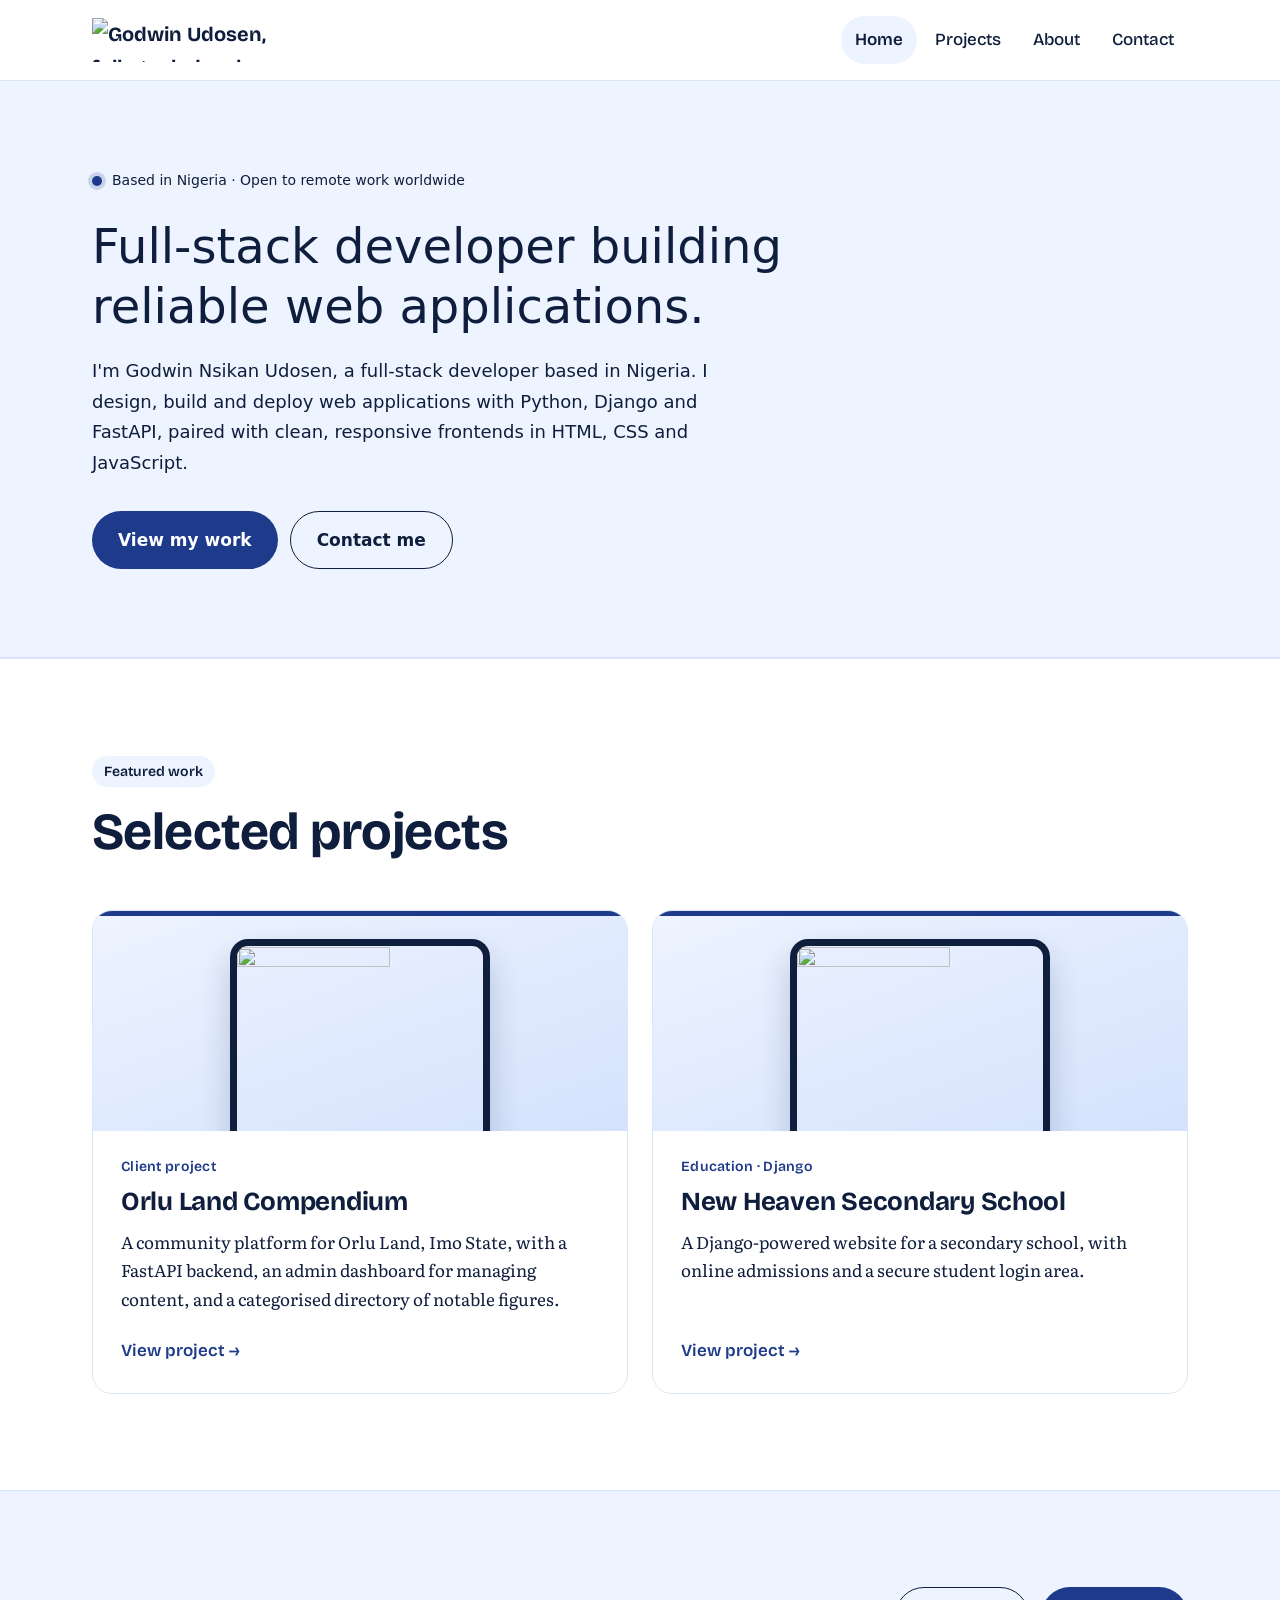
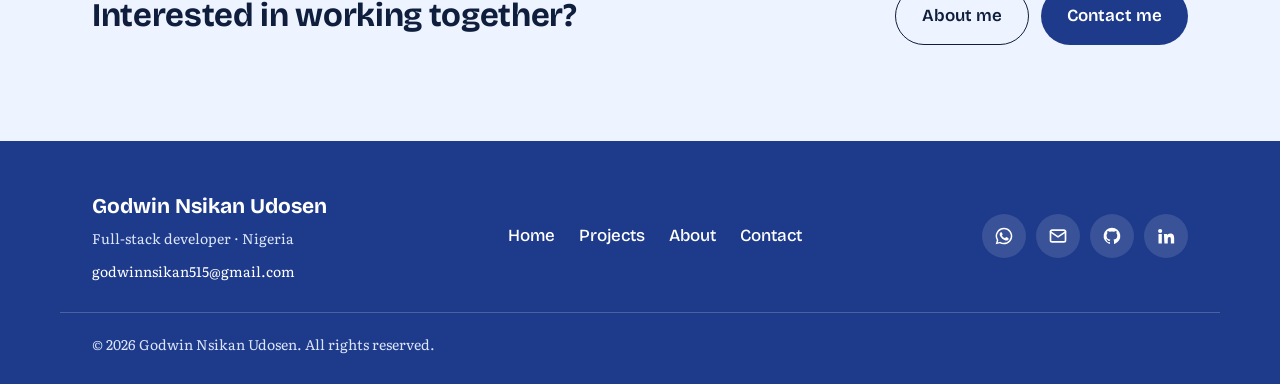
==== index.html @ 890bfb51 "Add files via upload" ====
<!DOCTYPE html>
<html lang="en">
<head>
  <meta charset="utf-8">
  <meta name="viewport" content="width=device-width, initial-scale=1">
  <title>Godwin Nsikan Udosen — Full-Stack Developer</title>
  <meta name="description" content="Godwin Nsikan Udosen is a full-stack developer based in Nigeria, building reliable web applications with Python, Django, HTML, CSS and JavaScript. Available for remote work.">
  <meta property="og:title" content="Godwin Nsikan Udosen — Full-Stack Developer">
  <meta property="og:description" content="Full-stack developer building reliable web applications with Python and Django. Available for remote work.">
  <meta property="og:type" content="website">
  <link rel="icon" type="image/svg+xml" href="images/logo-mark.svg">
  <link rel="apple-touch-icon" href="images/apple-touch-icon.png">
  <link rel="preconnect" href="https://fonts.googleapis.com">
  <link rel="preconnect" href="https://fonts.gstatic.com" crossorigin>
  <link href="https://fonts.googleapis.com/css2?family=Bricolage+Grotesque:opsz,wght@12..96,400;12..96,500;12..96,600;12..96,700&family=Literata:ital,opsz,wght@0,7..72,400;0,7..72,600;1,7..72,400&display=swap" rel="stylesheet">
  <link rel="stylesheet" href="styles.css">
</head>
<body>
  <a class="skip-link" href="#main">Skip to content</a>

  <header class="site-header">
    <nav class="nav container" aria-label="Main">
      <a class="logo" href="index.html"><img src="images/logo.svg" alt="Godwin Udosen, full-stack developer" width="306" height="64"></a>
      <div class="nav-links">
        <a href="index.html" aria-current="page">Home</a>
        <a href="projects.html">Projects</a>
        <a href="about.html">About</a>
        <a href="contact.html">Contact</a>
      </div>
      <button class="menu-toggle" type="button" aria-label="Open menu" aria-expanded="false" aria-controls="mobile-menu">
        <span></span><span></span><span></span>
      </button>
    </nav>
  </header>

  <!-- Mobile side menu -->
  <div class="menu-overlay" data-menu-close hidden></div>
  <aside id="mobile-menu" class="mobile-menu" aria-label="Mobile menu" aria-hidden="true">
    <div class="mobile-menu-top">
      <img src="images/logo.svg" alt="" width="306" height="64">
      <button class="menu-close" type="button" aria-label="Close menu" data-menu-close>
        <svg viewBox="0 0 24 24" fill="none" stroke="currentColor" stroke-width="2.2" stroke-linecap="round" aria-hidden="true"><path d="M6 6l12 12M18 6L6 18"/></svg>
      </button>
    </div>
    <nav class="mobile-links" aria-label="Mobile">
      <a href="index.html" aria-current="page">Home</a>
      <a href="projects.html">Projects</a>
      <a href="about.html">About</a>
      <a href="contact.html">Contact</a>
    </nav>
    <div class="mobile-menu-bottom">
      <p>Follow me</p>
      <div class="social-links">
          <a href="https://github.com/" target="_blank" rel="noopener" aria-label="GitHub"><svg viewBox="0 0 24 24" fill="currentColor" aria-hidden="true"><path d="M12 2a10 10 0 0 0-3.2 19.5c.5.1.7-.2.7-.5v-1.7c-2.8.6-3.4-1.3-3.4-1.3-.5-1.2-1.1-1.5-1.1-1.5-.9-.6.1-.6.1-.6 1 .1 1.5 1 1.5 1 .9 1.5 2.3 1.1 2.9.8.1-.6.3-1.1.6-1.3-2.2-.3-4.6-1.1-4.6-5 0-1.1.4-2 1-2.7-.1-.3-.4-1.3.1-2.7 0 0 .8-.3 2.8 1a9.6 9.6 0 0 1 5 0c1.9-1.3 2.8-1 2.8-1 .5 1.4.2 2.4.1 2.7.6.7 1 1.6 1 2.7 0 3.9-2.4 4.7-4.6 5 .4.3.7.9.7 1.9V21c0 .3.2.6.7.5A10 10 0 0 0 12 2z"/></svg></a>
          <a href="https://www.linkedin.com/" target="_blank" rel="noopener" aria-label="LinkedIn"><svg viewBox="0 0 24 24" fill="currentColor" aria-hidden="true"><path d="M4.98 3.5a2.5 2.5 0 1 1 0 5 2.5 2.5 0 0 1 0-5zM3 9.5h4V21H3zM9.5 9.5h3.8v1.6h.1c.5-1 1.8-2 3.7-2 4 0 4.7 2.6 4.7 6V21h-4v-5.1c0-1.2 0-2.8-1.7-2.8s-2 1.3-2 2.7V21h-4z"/></svg></a>
        </div>
    </div>
  </aside>

  <main id="main">
    <section class="hero-band page-header-band">
      <div class="hero container">
      <p class="eyebrow status"><span class="dot" aria-hidden="true"></span>Based in Nigeria · Open to remote work worldwide</p>
      <h1>Full-stack developer building reliable web applications.</h1>
      <p class="lead">I'm Godwin Nsikan Udosen, a full-stack developer based in Nigeria. I design, build and deploy web applications with Python, Django and FastAPI, paired with clean, responsive frontends in HTML, CSS and JavaScript.</p>
      <div class="actions">
        <a class="btn btn-accent" href="projects.html">View my work</a>
        <a class="btn btn-outline" href="contact.html">Contact me</a>
      </div>
      </div>
    </section>

    <section class="section bordered">
      <div class="container">
        <p class="section-label">Featured work</p>
        <h2>Selected projects</h2>
        <div class="cards">
          <a class="card" href="projects.html#orlu">
            <div class="card-media media-green"><img src="images/orlu.jpg" alt="" width="540" height="1056" loading="lazy"></div>
            <p class="project-kind">Client project</p>
            <h3>Orlu Land Compendium</h3>
            <p>A community platform for Orlu Land, Imo State, with a FastAPI backend, an admin dashboard for managing content, and a categorised directory of notable figures.</p>
            <span class="card-more">View project →</span>
          </a>
          <a class="card" href="projects.html#newheaven">
            <div class="card-media media-navy"><img src="images/newheaven.jpg" alt="" width="540" height="1056" loading="lazy"></div>
            <p class="project-kind">Education · Django</p>
            <h3>New Heaven Secondary School</h3>
            <p>A Django-powered website for a secondary school, with online admissions and a secure student login area.</p>
            <span class="card-more">View project →</span>
          </a>
        </div>
      </div>
    </section>

    <section class="section amber-band">
      <div class="container cta-row">
        <h2>Interested in working together?</h2>
        <div class="actions no-top">
          <a class="btn btn-outline" href="about.html">About me</a>
          <a class="btn btn-accent" href="contact.html">Contact me</a>
        </div>
      </div>
    </section>
  </main>

  <footer class="site-footer">
    <div class="container footer-top">
      <div>
        <p class="footer-name">Godwin Nsikan Udosen</p>
        <p class="footer-role">Full-stack developer · Nigeria</p>
        <p class="footer-contact"><a href="https://mail.google.com/mail/?view=cm&amp;fs=1&amp;to=godwinnsikan515@gmail.com&amp;su=Hello%20Godwin" target="_blank" rel="noopener">godwinnsikan515@gmail.com</a></p>
      </div>
      <nav class="footer-links" aria-label="Footer">
        <a href="index.html">Home</a> <a href="projects.html">Projects</a> <a href="about.html">About</a> <a href="contact.html">Contact</a>
      </nav>
      <div class="social-links">
          <a href="https://wa.me/2348138207903?text=Hello%20Godwin%2C%20I%20saw%20your%20portfolio%20and%20would%20like%20to%20talk." target="_blank" rel="noopener" aria-label="WhatsApp"><svg viewBox="0 0 24 24" fill="currentColor" aria-hidden="true"><path d="M12 2a10 10 0 0 0-8.6 15.1L2 22l5-1.3A10 10 0 1 0 12 2zm0 18.2a8.2 8.2 0 0 1-4.2-1.1l-.3-.2-3 .8.8-2.9-.2-.3A8.2 8.2 0 1 1 12 20.2zm4.5-6.1c-.2-.1-1.5-.7-1.7-.8-.2-.1-.4-.1-.6.1l-.8 1c-.1.2-.3.2-.5.1a6.7 6.7 0 0 1-3.3-2.9c-.3-.4.2-.4.7-1.4.1-.2 0-.3 0-.4l-.8-1.8c-.2-.5-.4-.4-.6-.4h-.5a1 1 0 0 0-.7.3 3 3 0 0 0-.9 2.2 5.2 5.2 0 0 0 1.1 2.7 11.8 11.8 0 0 0 4.5 4c1.7.7 2.3.8 3.2.6a2.7 2.7 0 0 0 1.8-1.2c.2-.6.2-1.1.2-1.2-.1-.1-.3-.2-.5-.3z"/></svg></a>
          <a href="https://mail.google.com/mail/?view=cm&amp;fs=1&amp;to=godwinnsikan515@gmail.com&amp;su=Hello%20Godwin" target="_blank" rel="noopener" aria-label="Email"><svg viewBox="0 0 24 24" fill="none" stroke="currentColor" stroke-width="2" stroke-linecap="round" stroke-linejoin="round" aria-hidden="true"><rect x="3" y="5" width="18" height="14" rx="2"/><path d="M3 7l9 6 9-6"/></svg></a>
          <a href="https://github.com/" target="_blank" rel="noopener" aria-label="GitHub"><svg viewBox="0 0 24 24" fill="currentColor" aria-hidden="true"><path d="M12 2a10 10 0 0 0-3.2 19.5c.5.1.7-.2.7-.5v-1.7c-2.8.6-3.4-1.3-3.4-1.3-.5-1.2-1.1-1.5-1.1-1.5-.9-.6.1-.6.1-.6 1 .1 1.5 1 1.5 1 .9 1.5 2.3 1.1 2.9.8.1-.6.3-1.1.6-1.3-2.2-.3-4.6-1.1-4.6-5 0-1.1.4-2 1-2.7-.1-.3-.4-1.3.1-2.7 0 0 .8-.3 2.8 1a9.6 9.6 0 0 1 5 0c1.9-1.3 2.8-1 2.8-1 .5 1.4.2 2.4.1 2.7.6.7 1 1.6 1 2.7 0 3.9-2.4 4.7-4.6 5 .4.3.7.9.7 1.9V21c0 .3.2.6.7.5A10 10 0 0 0 12 2z"/></svg></a>
          <a href="https://www.linkedin.com/" target="_blank" rel="noopener" aria-label="LinkedIn"><svg viewBox="0 0 24 24" fill="currentColor" aria-hidden="true"><path d="M4.98 3.5a2.5 2.5 0 1 1 0 5 2.5 2.5 0 0 1 0-5zM3 9.5h4V21H3zM9.5 9.5h3.8v1.6h.1c.5-1 1.8-2 3.7-2 4 0 4.7 2.6 4.7 6V21h-4v-5.1c0-1.2 0-2.8-1.7-2.8s-2 1.3-2 2.7V21h-4z"/></svg></a>
        </div>
    </div>
    <div class="container footer-bottom">
      <p>© <span class="year">2026</span> Godwin Nsikan Udosen. All rights reserved.</p>
    </div>
  </footer>

  <script src="main.js"></script>
</body>
</html>
---- styles.css ----
/* =========================================================
   Godwin Nsikan Udosen — Portfolio
   Palette: deep navy · emerald green · warm amber · off-white
   Change the colors here to re-theme the whole site.
   ========================================================= */
:root {
  /* PALETTE: Three colors: Blue + Navy + White (primary #1E3A8A, accent #1E3A8A, white)
     1. Emerald green  #1E3A8A  (with deep shade #0F1E3D for text, light tint #EEF4FF)
     2. Amber          #1E3A8A  (with light tint #EEF4FF)
     3. White          #FFFFFF
     Every color below is one of these three or a tint/shade of it. */

  /* Base */
  --bg: #FFFFFF;          /* warm off-white page background */
  --surface: #FFFFFF;     /* cards */
  --line: #DCE6FB;        /* borders */
  --placeholder: #EEF4FF;

  /* Navy (dark sections + headings) */
  --navy: #0F1E3D;
  --navy-2: #0F1E3D;
  --navy-line: #0F1E3D;

  /* Text */
  --ink: #0F1E3D;
  --text: #0F1E3D;
  --muted: #0F1E3D;
  --on-dark: #FFFFFF;
  --on-dark-soft: #D5E2FD;

  /* Emerald (primary) */
  --green: #1E3A8A;
  --green-dark: #0F1E3D;
  --green-tint: #EEF4FF;

  /* Former accent: now mapped to green */
  --amber: #1E3A8A;      /* accent: light gray (replaces amber) */
  --amber-dark: #1E3A8A;
  --amber-tint: #EEF4FF;

  /* Typography matched to the Orlu Land Compendium project */
  --font-head: "Bricolage Grotesque", "Segoe UI", system-ui, sans-serif;
  --font-body: "Literata", Georgia, "Times New Roman", serif;
  --font-mono: var(--font-head); /* small labels use the display font */

  /* Type scale (same steps as Orlu Land Compendium) */
  --step--1: 0.875rem;
  --step-0: 1.0625rem;
  --step-1: 1.3125rem;
  --step-2: 1.625rem;
  --step-3: 2.0625rem;
  --step-4: clamp(2.25rem, 1.6rem + 2.6vw, 3.25rem);
  --step-5: clamp(2.75rem, 1.6rem + 5.2vw, 5.5rem);
  --radius: 20px;
}

/* ===== Base ===== */
*, *::before, *::after { box-sizing: border-box; }
html { scroll-behavior: smooth; }
body {
  margin: 0;
  background: var(--bg);
  color: var(--ink);
  font-family: var(--font-body);
  font-size: var(--step-0);
  line-height: 1.65;
  text-rendering: optimizeLegibility;
  -webkit-font-smoothing: antialiased;
}
img { max-width: 100%; display: block; }
a { color: var(--green); }
a:hover { color: var(--green-dark); }
h1, h2, h3 { font-family: var(--font-head); font-weight: 700; margin: 0; line-height: 1.15; letter-spacing: -0.01em; text-wrap: balance; color: var(--ink); }
h2 { font-size: var(--step-4); margin-bottom: 48px; }
p { margin: 0 0 16px; }
.accent { color: var(--green); }
.container { max-width: 1160px; margin: 0 auto; padding: 0 32px; }

.skip-link {
  position: absolute; left: 16px; top: -60px;
  background: var(--navy); color: #fff; padding: 10px 16px; border-radius: 8px; z-index: 100;
}
.skip-link:focus { top: 16px; }
:focus-visible { outline: 3px solid var(--amber); outline-offset: 3px; }

/* ===== Buttons ===== */
.btn {
  display: inline-block; padding: 14px 26px; border-radius: 999px;
  font-weight: 600; text-decoration: none;
  transition: transform .15s ease, background .15s ease, color .15s ease, border-color .15s ease;
}
.btn:hover { transform: translateY(-2px); }
.btn-sm { padding: 10px 18px; font-weight: 500; }

.btn-accent, .btn-dark { background: var(--green); color: #fff; }
.btn-accent:hover, .btn-dark:hover { background: var(--green-dark); color: #fff; }
.btn-outline { border: 1.5px solid var(--navy); color: var(--navy); }
.btn-outline:hover { background: var(--navy); color: #fff; }

.btn-amber, .btn-light { background: var(--amber); color: var(--navy); }
.btn-amber:hover, .btn-light:hover { background: var(--amber-dark); color: var(--navy); }
.btn-outline-light { border: 1.5px solid rgba(255,255,255,.7); color: #fff; }
.btn-outline-light:hover { background: #fff; color: var(--navy); border-color: #fff; }

.actions { display: flex; flex-wrap: wrap; gap: 12px; margin-top: 40px; }
.actions.no-top { margin-top: 0; }

/* ===== Header ===== */
.site-header {
  position: sticky; top: 0; z-index: 50;
  background: rgba(255, 255, 255, 0.92);
  backdrop-filter: blur(8px);
  border-bottom: 1px solid var(--line);
}
.nav { display: flex; flex-wrap: wrap; align-items: center; justify-content: space-between; gap: 12px; padding-top: 16px; padding-bottom: 16px; }
.logo { font-family: var(--font-head); font-weight: 700; font-size: 20px; color: var(--navy); text-decoration: none; }
.logo:hover { color: var(--navy); }
.logo .accent { color: var(--amber-dark); }
.nav-links { display: flex; flex-wrap: wrap; align-items: center; gap: 4px; }
.nav-links a:not(.btn) { padding: 10px 14px; color: var(--navy); text-decoration: none; font-weight: 500; border-radius: 999px; }
.nav-links a:not(.btn):hover { background: var(--green-tint); color: var(--green-dark); }
.nav-links a[aria-current="page"]:not(.btn) { background: var(--green-tint); color: var(--green-dark); font-weight: 600; }
.nav-links a.btn[aria-current="page"] { background: var(--navy); color: #fff; }

/* ===== Hero (home, dark navy band) ===== */
.hero-band {
  background:
    radial-gradient(circle at 85% 20%, rgba(30,58,138,.16), transparent 40%),
    radial-gradient(circle at 10% 90%, rgba(30,58,138,.35), transparent 45%),
    var(--navy);
  color: var(--on-dark);
}
.hero { padding-top: 112px; padding-bottom: 112px; }
.hero h1 { color: #fff; font-size: var(--step-5); line-height: 1.05; letter-spacing: -0.015em; max-width: 1000px; }
.hero h1 .accent { color: var(--amber); }
.hero .lead { color: var(--on-dark-soft); }
.eyebrow { font-family: var(--font-head); font-weight: 500; font-size: var(--step--1); letter-spacing: .02em; margin-bottom: 24px; }
.hero .eyebrow { color: var(--on-dark-soft); }
.status { display: flex; align-items: center; gap: 10px; }
.dot { width: 10px; height: 10px; border-radius: 50%; background: #1E3A8A; box-shadow: 0 0 0 4px rgba(30,58,138,.2); }
.lead { font-size: var(--step-1); line-height: 1.55; color: var(--text); max-width: 680px; margin-top: 32px; }

/* ===== Page headers (inner pages, soft green band) ===== */
.page-header-band { background: var(--green-tint); border-bottom: 1px solid #D5E2FD; }
.page-header { padding-top: 88px; padding-bottom: 72px; }
.page-header h1 { font-size: var(--step-5); line-height: 1.05; letter-spacing: -0.015em; margin-bottom: 8px; }
.page-header .lead { margin-top: 16px; }

/* ===== Sections ===== */
.section { padding: 96px 0; }
.bordered { border-top: 1px solid var(--line); }
.white { background: var(--surface); }
.amber-band { background: var(--amber-tint); border-top: 1px solid #D5E2FD; }
.section-label {
  display: inline-block; font-family: var(--font-head); font-size: var(--step--1); font-weight: 600;
  color: var(--green-dark); background: var(--green-tint);
  padding: 4px 12px; border-radius: 999px; margin-bottom: 16px;
}
.page-header-band .section-label { background: #fff; }

/* ===== Home: project cards ===== */
.cards { display: grid; grid-template-columns: repeat(auto-fit, minmax(300px, 1fr)); gap: 24px; }
.card {
  display: flex; flex-direction: column;
  background: var(--surface); border: 1px solid var(--line); border-radius: var(--radius);
  padding: 28px; color: var(--ink); text-decoration: none; position: relative; overflow: hidden;
  transition: box-shadow .2s ease, transform .2s ease, border-color .2s ease;
}
.card::before {
  content: ""; position: absolute; inset: 0 0 auto 0; height: 5px;
  background: linear-gradient(90deg, var(--green), var(--amber));
}
.card:hover { color: var(--ink); border-color: var(--green); box-shadow: 0 16px 40px rgba(15,30,61,.08); transform: translateY(-3px); }
.card h3 { font-size: var(--step-2); margin-bottom: 12px; }
.card p:not(.project-kind) { color: var(--text); }
.card-more { margin-top: auto; padding-top: 8px; font-weight: 600; color: var(--green); }

/* ===== Projects ===== */
.projects { display: flex; flex-direction: column; gap: 32px; }
.project {
  background: var(--surface); border: 1px solid var(--line); border-radius: var(--radius);
  padding: 28px; display: flex; flex-wrap: wrap; gap: 40px;
  transition: box-shadow .2s ease, transform .2s ease;
}
.project:hover { box-shadow: 0 16px 40px rgba(15,30,61,.08); transform: translateY(-2px); }
.project-img { flex: 1 1 380px; min-width: 0; aspect-ratio: 16 / 10; border-radius: 12px; object-fit: cover; object-position: top; }
.project-body { flex: 999 1 420px; min-width: 0; display: flex; flex-direction: column; }
.project-kind {
  font-family: var(--font-head); font-weight: 600; font-size: var(--step--1); letter-spacing: .02em; color: #1E3A8A; margin-bottom: 8px;
}
.project h3, .project-title { font-size: var(--step-3); margin-bottom: 16px; }
.project-body > p { color: var(--text); }
.mini-label { font-family: var(--font-head); font-size: var(--step--1); font-weight: 600; text-transform: uppercase; letter-spacing: .06em; color: var(--muted); margin: 4px 0 8px; }
.project-body > ul:not(.tags) { margin: 0 0 20px; padding-left: 20px; font-size: var(--step-0); }
.project-body > ul:not(.tags) li { margin-bottom: 4px; }
.project-body > ul:not(.tags) li::marker { color: var(--green); }
.link {
  margin-top: auto; align-self: flex-start;
  padding: 10px 20px; border-radius: 999px; background: var(--navy); color: #fff;
  font-weight: 600; text-decoration: none;
}
.link:hover { background: var(--green); color: #fff; }

.tags { list-style: none; margin: 0 0 20px; padding: 0; display: flex; flex-wrap: wrap; gap: 8px; }
.tags li { padding: 5px 12px; background: var(--green-tint); border-radius: 999px; font-family: var(--font-head); font-size: var(--step--1); color: var(--green-dark); font-weight: 500; }
.project .tags li { font-size: var(--step--1); }

.placeholder {
  background:
    repeating-linear-gradient(45deg, transparent 0 12px, rgba(15,30,61,.03) 12px 24px),
    var(--placeholder);
  color: var(--muted);
  display: flex; align-items: center; justify-content: center; text-align: center;
  font-family: var(--font-head); font-size: var(--step--1); padding: 16px;
}

/* ===== Skills ===== */
.skills { display: grid; grid-template-columns: repeat(auto-fit, minmax(260px, 1fr)); gap: 24px; }
.skill-card { background: var(--surface); border: 1px solid var(--line); border-radius: 16px; padding: 28px; }
.skill-card h3 { font-size: var(--step-1); margin-bottom: 16px; }
.skill-card .tags { margin: 0; }
.skill-icon {
  width: 48px; height: 48px; border-radius: 14px; margin-bottom: 18px;
  display: flex; align-items: center; justify-content: center;
}
.skill-icon svg { width: 24px; height: 24px; }
.icon-amber { background: var(--amber-tint); color: #1E3A8A; }
.icon-green { background: var(--green-tint); color: var(--green); }
.icon-navy  { background: #EEF4FF; color: var(--navy); }

/* ===== About ===== */
.about { display: flex; flex-wrap: wrap; gap: 56px; align-items: center; }
.photo {
  flex: 1 1 280px; max-width: 360px; height: auto; aspect-ratio: 4 / 5; border-radius: var(--radius); object-fit: cover;
  box-shadow: 16px 16px 0 var(--amber);
}
.about-text { flex: 999 1 420px; min-width: 0; }
.about-text h1 { font-size: var(--step-4); margin-bottom: 24px; }
.about-text p:not(.section-label) { font-size: var(--step-0); color: var(--text); }

/* ===== Call-to-action row ===== */
.cta-row { display: flex; flex-wrap: wrap; align-items: center; justify-content: space-between; gap: 24px; }
.cta-row h2 { margin: 0; font-size: var(--step-3); }

/* ===== Footer (navy) ===== */
.site-footer { background: var(--navy); padding: 36px 0; }
.footer-bottom {
  display: flex; flex-wrap: wrap; justify-content: space-between; gap: 16px;
  font-size: var(--step--1); color: var(--on-dark-soft);
}
.footer-bottom p { margin: 0; }
.footer-links { display: flex; flex-wrap: wrap; gap: 20px; }
.footer-links a { color: #fff; text-decoration: none; }
.footer-links a:hover { color: var(--amber); }

/* ===== Contact page (navy) ===== */
.dark-page { background: var(--navy); }
.dark-page .site-header { background: rgba(15,30,61, 0.92); border-bottom-color: var(--navy-line); }
.dark-page .logo, .dark-page .logo:hover { color: #fff; }
.dark-page .logo .accent { color: var(--amber); }
.dark-page .nav-links a:not(.btn) { color: #fff; }
.dark-page .nav-links a:not(.btn):hover { background: var(--navy-2); color: #fff; }
.dark-page .nav-links a.btn[aria-current="page"] { background: var(--amber); color: var(--navy); }

.contact {
  color: #fff;
  background:
    radial-gradient(circle at 90% 10%, rgba(30,58,138,.14), transparent 40%),
    radial-gradient(circle at 0% 100%, rgba(30,58,138,.35), transparent 45%),
    var(--navy);
}
main.contact { min-height: calc(100vh - 74px); padding: 96px 0 48px; }
.contact h1 { color: #fff; font-size: clamp(40px, 6vw, 72px); line-height: 1.05; letter-spacing: -0.03em; max-width: 820px; }
.section-label.light { color: var(--navy); background: var(--amber); }
.lead.light { color: var(--on-dark-soft); font-size: 19px; margin-top: 24px; }
.contact a:not(.btn) { color: #fff; }
.contact a:not(.btn):hover { color: var(--amber); }
.contact-grid {
  margin-top: 72px; display: grid; grid-template-columns: repeat(auto-fit, minmax(240px, 1fr)); gap: 24px;
}
.contact-grid > div { background: var(--navy-2); border: 1px solid var(--navy-line); border-radius: 16px; padding: 24px; color: #EEF4FF; }
.contact-grid p:last-child { margin: 0; }
.mini-label.light { color: var(--amber); }
.footer-bottom.dark { margin-top: 72px; padding-top: 24px; border-top: 1px solid var(--navy-line); }

/* ===== Small screens ===== */
@media (max-width: 640px) {
  .container { padding: 0 20px; }
  .hero { padding-top: 72px; padding-bottom: 72px; }
  .page-header { padding-top: 56px; padding-bottom: 48px; }
  main.contact { padding-top: 64px; }
  .section { padding: 64px 0; }
  .project { padding: 20px; gap: 24px; }
  .nav-links a:not(.btn) { padding: 8px 10px; }
  .lead { font-size: var(--step-0); }
  .photo { box-shadow: 10px 10px 0 var(--amber); }
}

@media (prefers-reduced-motion: reduce) {
  html { scroll-behavior: auto; }
  .btn, .project, .card { transition: none; }
}

/* ===== Project screenshots in phone frames ===== */
.project-media {
  flex: 1 1 380px; min-width: 0; border-radius: 14px;
  display: flex; align-items: center; justify-content: center;
  padding: 36px 24px; position: relative; overflow: hidden;
}
.media-green { background: linear-gradient(160deg, #EEF4FF, #D5E2FD); }
.media-navy  { background: linear-gradient(160deg, #EEF4FF, #D5E2FD); }
.project-media::after {
  content: ""; position: absolute; width: 260px; height: 260px; border-radius: 50%;
  right: -70px; bottom: -90px; background: rgba(30,58,138,.28);
}
.phone {
  position: relative; z-index: 1;
  width: 240px; max-width: 70%; aspect-ratio: 9 / 17.6;
  border: 9px solid var(--navy); border-radius: 34px; overflow: hidden;
  background: var(--navy);
  box-shadow: 0 24px 48px rgba(15,30,61,.25);
  transform: rotate(-2deg); transition: transform .3s ease;
}
.phone img { width: 100%; height: 100%; object-fit: cover; object-position: top; border-radius: 25px; }
.project:hover .phone { transform: rotate(0deg) translateY(-4px); }

/* Home cards: screenshot strip */
.card-media {
  margin: -28px -28px 24px; height: 220px; overflow: hidden;
  display: flex; justify-content: center; align-items: flex-start; padding-top: 28px;
}
.card-media img {
  width: 62%; max-width: 260px; height: auto; border-radius: 18px 18px 0 0;
  border: 7px solid var(--navy); border-bottom: 0;
  box-shadow: 0 16px 32px rgba(15,30,61,.2);
  transition: transform .3s ease;
}
.card:hover .card-media img { transform: translateY(-6px); }

@media (prefers-reduced-motion: reduce) {
  .phone, .card-media img { transition: none; transform: none; }
}

/* ===== Logo ===== */
.logo { display: inline-flex; align-items: center; }
.logo img { height: 44px; width: auto; display: block; }
@media (max-width: 640px) { .logo img { height: 38px; } }

/* ===== Contact buttons: email + WhatsApp ===== */
.btn { display: inline-flex; align-items: center; gap: 10px; }
.btn-icon { width: 20px; height: 20px; flex: none; }
.btn-whatsapp { background: #1E3A8A; color: #FFFFFF; }
.btn-whatsapp:hover { background: #0F1E3D; color: #FFFFFF; }
.email-line { font-family: var(--font-head); font-size: var(--step-1); font-weight: 600; color: #fff; word-break: break-all; }
.email-tools { display: flex; flex-wrap: wrap; align-items: center; gap: 16px; }
.copy-btn {
  font-family: var(--font-head); font-size: var(--step--1); font-weight: 600; cursor: pointer;
  padding: 8px 16px; border-radius: 999px; border: 1.5px solid var(--amber);
  background: transparent; color: var(--amber);
}
.copy-btn:hover { background: var(--amber); color: var(--navy); }
.email-tools a { font-size: var(--step--1); }
.copy-status { min-height: 1.4em; margin: 8px 0 0; font-size: var(--step--1); color: var(--amber); }

/* ===== Contact page (light, matches About) ===== */
.contact-cards { display: grid; grid-template-columns: repeat(auto-fit, minmax(260px, 1fr)); gap: 24px; }
.contact-card { background: var(--bg); border: 1px solid var(--line); border-radius: 16px; padding: 28px; }
.contact-card p:last-child { margin-bottom: 0; }
.contact-card .email-line { color: var(--ink); }
.contact-card .copy-btn { border-color: var(--green); color: var(--green); }
.contact-card .copy-btn:hover { background: var(--green); color: #fff; }
.contact-card .copy-status { color: var(--green-dark); }

/* Buttons, nav and logo text use the display font (as on Orlu) */
.btn, .nav-links a, .card-more, .link, .footer-links a { font-family: var(--font-head); }

/* ===== Light hero + light footer (matches inner pages) ===== */
.hero-band { background: var(--green-tint); color: var(--ink); border-bottom: 1px solid #D5E2FD; }
.hero h1 { color: var(--ink); }
.hero h1 .accent { color: var(--green); }
.hero .lead { color: var(--text); }
.hero .eyebrow { color: var(--muted); }
.hero .dot { background: var(--green); box-shadow: 0 0 0 4px rgba(30,58,138,.18); }

.site-footer { background: var(--green-tint); border-top: 1px solid #D5E2FD; }
.site-footer .footer-bottom { color: var(--muted); }
.site-footer .footer-links a { color: var(--ink); }
.site-footer .footer-links a:hover { color: var(--green); }

.logo .accent { color: var(--amber-dark); }
.nav-links a.btn[aria-current="page"] { background: var(--green-dark); color: #fff; }

/* ===== Three-color clean-up ===== */
.btn-whatsapp { background: var(--green); color: #FFFFFF; }
.btn-whatsapp:hover { background: var(--green-dark); color: #FFFFFF; }
.section.white { background: var(--green-tint); }
.cards .card, .project, .skill-card, .contact-card { background: #FFFFFF; }
.contact-card .email-line { font-size: var(--step-0); word-break: normal; overflow-wrap: anywhere; }

/* ===== Light gray accent (replaces amber) ===== */
.amber-band { background: var(--amber-tint); border-top: 1px solid #D5E2FD; }
.amber-band h2 { color: var(--ink); }
.project-kind { color: #1E3A8A; }
.icon-amber { background: var(--amber-tint); color: #1E3A8A; }
.media-navy { background: linear-gradient(160deg, #EEF4FF, #D5E2FD); }
.card::before { background: linear-gradient(90deg, var(--green), var(--amber)); }
.logo .accent { color: var(--amber-dark); }

/* ===== Orlu-style write-up format (volume · title · place · motto · description) ===== */
.volume {
  display: inline-flex; align-items: center; gap: 12px;
  margin: 0 0 12px; color: #1E3A8A;
  font-family: var(--font-head); font-size: var(--step-0); font-weight: 600;
}
.volume::before { content: ""; width: 2rem; height: 2px; background: #1E3A8A; flex: none; }
.intro-title {
  max-width: 14ch; color: var(--ink);
  font-size: var(--step-5); font-weight: 700; line-height: 0.98; letter-spacing: -0.035em;
  margin-bottom: 14px;
}
.place {
  margin: 0 0 22px; color: var(--green);
  font-family: var(--font-head); font-size: var(--step-0); font-weight: 600;
}
.motto {
  max-width: 34ch; margin: 0 0 22px;
  padding-left: 1.25rem; border-left: 3px solid #1E3A8A;
  color: var(--ink); font-family: var(--font-body); font-size: var(--step-1);
  font-style: italic; line-height: 1.45;
}
.intro-desc { max-width: 46ch; color: var(--muted); font-size: var(--step-0); line-height: 1.55; margin: 0; }
.hero .actions { margin-top: 32px; }

/* In project cards */
.card .volume { font-size: var(--step--1); margin-bottom: 8px; }
.card .volume::before { width: 1.5rem; }
.card-title { font-size: var(--step-2); line-height: 1.1; letter-spacing: -0.02em; margin-bottom: 6px; }
.card .place { font-size: var(--step--1); margin-bottom: 16px; }
.card .motto { font-size: var(--step-0); margin-bottom: 16px; padding-left: 1rem; }
.card .card-desc { color: var(--muted); font-size: var(--step-0); line-height: 1.55; }
@media (prefers-reduced-motion: no-preference) { .intro-title { text-wrap: balance; } }
.card p.place { color: var(--green); }
.card p.volume { color: #1E3A8A; }
.card p.motto { color: var(--ink); }

/* ===== Plain hero text (no special font, normal weight) ===== */
.hero, .hero h1, .hero .lead, .hero .eyebrow, .hero .btn {
  font-family: system-ui, -apple-system, "Segoe UI", Roboto, Arial, sans-serif;
}
.hero h1 {
  font-size: clamp(2rem, 1.4rem + 2.4vw, 3rem);
  font-weight: 400;
  line-height: 1.25;
  letter-spacing: 0;
  max-width: 820px;
}
.hero .lead { font-size: 1.125rem; line-height: 1.7; margin-top: 20px; }
.hero .eyebrow { font-weight: 400; letter-spacing: 0; }
.hero { padding-top: 88px; padding-bottom: 88px; }

/* ===== Hamburger + mobile side menu ===== */
.menu-toggle {
  display: none; width: 48px; height: 48px; border: 1.5px solid #D5E2FD; border-radius: 12px;
  background: #FFFFFF; cursor: pointer; padding: 0;
  flex-direction: column; align-items: center; justify-content: center; gap: 5px;
}
.menu-toggle span { display: block; width: 22px; height: 2.5px; border-radius: 2px; background: #0F1E3D; }
.menu-toggle:hover { background: #EEF4FF; }

.menu-overlay {
  position: fixed; inset: 0; z-index: 90; background: rgba(15,30,61,.45);
  opacity: 0; transition: opacity .25s ease;
}
.menu-overlay.is-open { opacity: 1; }
.mobile-menu {
  position: fixed; top: 0; right: 0; bottom: 0; z-index: 100;
  width: min(320px, 86vw); background: #FFFFFF;
  display: flex; flex-direction: column; padding: 20px 24px 28px;
  box-shadow: -16px 0 40px rgba(15,30,61,.18);
  transform: translateX(100%); visibility: hidden;
  transition: transform .28s ease, visibility 0s linear .28s;
}
.mobile-menu.is-open { transform: translateX(0); visibility: visible; transition: transform .28s ease; }
.mobile-menu-top { display: flex; align-items: center; justify-content: space-between; gap: 12px; padding-bottom: 20px; border-bottom: 1px solid #DCE6FB; }
.mobile-menu-top img { height: 36px; width: auto; }
.menu-close { width: 44px; height: 44px; border: 0; border-radius: 12px; background: #EEF4FF; color: #0F1E3D; cursor: pointer; display: flex; align-items: center; justify-content: center; }
.menu-close svg { width: 22px; height: 22px; }
.mobile-links { display: flex; flex-direction: column; gap: 6px; padding: 24px 0; }
.mobile-links a:not(.btn) {
  font-family: var(--font-head); font-size: 1.25rem; font-weight: 600; color: #0F1E3D; text-decoration: none;
  padding: 12px 14px; border-radius: 12px;
}
.mobile-links a:not(.btn):hover, .mobile-links a[aria-current="page"]:not(.btn) { background: #EEF4FF; color: #1E3A8A; }
.mobile-links .btn { justify-content: center; margin-top: 12px; }
.mobile-menu-bottom { margin-top: auto; padding-top: 20px; border-top: 1px solid #DCE6FB; }
.mobile-menu-bottom p { margin: 0 0 12px; font-family: var(--font-head); font-size: var(--step--1); font-weight: 600; color: #0F1E3D; }
.mobile-menu .social-links a { background: #EEF4FF; color: #1E3A8A; }
.mobile-menu .social-links a:hover { background: #1E3A8A; color: #FFFFFF; }
body.menu-lock { overflow: hidden; }

@media (max-width: 768px) {
  .nav-links { display: none; }
  .menu-toggle { display: flex; }
}

/* ===== Social icons ===== */
.social-links { display: flex; flex-wrap: wrap; gap: 10px; }
.social-links a {
  width: 44px; height: 44px; border-radius: 50%;
  display: inline-flex; align-items: center; justify-content: center;
  transition: background .15s ease, color .15s ease, transform .15s ease;
}
.social-links a:hover { transform: translateY(-2px); }
.social-links svg { width: 20px; height: 20px; }

/* ===== Blue footer ===== */
.site-footer { background: #1E3A8A; border-top: 0; padding: 48px 0 28px; color: #FFFFFF; }
.footer-top {
  display: flex; flex-wrap: wrap; align-items: center; justify-content: space-between; gap: 24px;
  padding-bottom: 28px; border-bottom: 1px solid rgba(255,255,255,.2);
}
.footer-name { margin: 0; font-family: var(--font-head); font-size: var(--step-1); font-weight: 700; color: #FFFFFF; }
.footer-role { margin: 4px 0 0; font-size: var(--step--1); color: #DCE6FB; }
.site-footer .footer-links { display: flex; flex-wrap: wrap; gap: 8px 24px; }
.site-footer .footer-links a { color: #FFFFFF; text-decoration: none; font-weight: 500; padding: 6px 0; }
.site-footer .footer-links a:hover { color: #DCE6FB; text-decoration: underline; }
.site-footer .social-links a { background: rgba(255,255,255,.12); color: #FFFFFF; }
.site-footer .social-links a:hover { background: #FFFFFF; color: #1E3A8A; }
.site-footer .footer-bottom { margin: 0 auto; padding-top: 20px; border-top: 0; color: #DCE6FB; font-size: var(--step--1); }

@media (prefers-reduced-motion: reduce) {
  .mobile-menu, .menu-overlay, .social-links a { transition: none; }
}
.footer-contact { margin: 10px 0 0; font-size: var(--step--1); }
.footer-contact a { color: #FFFFFF; text-decoration: none; }
.footer-contact a:hover { text-decoration: underline; }

/* ===== All H1 headings: plain style (same as the home hero) ===== */
h1, .page-header h1, .about-text h1, .contact h1, .hero h1 {
  font-family: system-ui, -apple-system, "Segoe UI", Roboto, Arial, sans-serif;
  font-size: clamp(2rem, 1.4rem + 2.4vw, 3rem);
  font-weight: 400;
  line-height: 1.25;
  letter-spacing: 0;
}
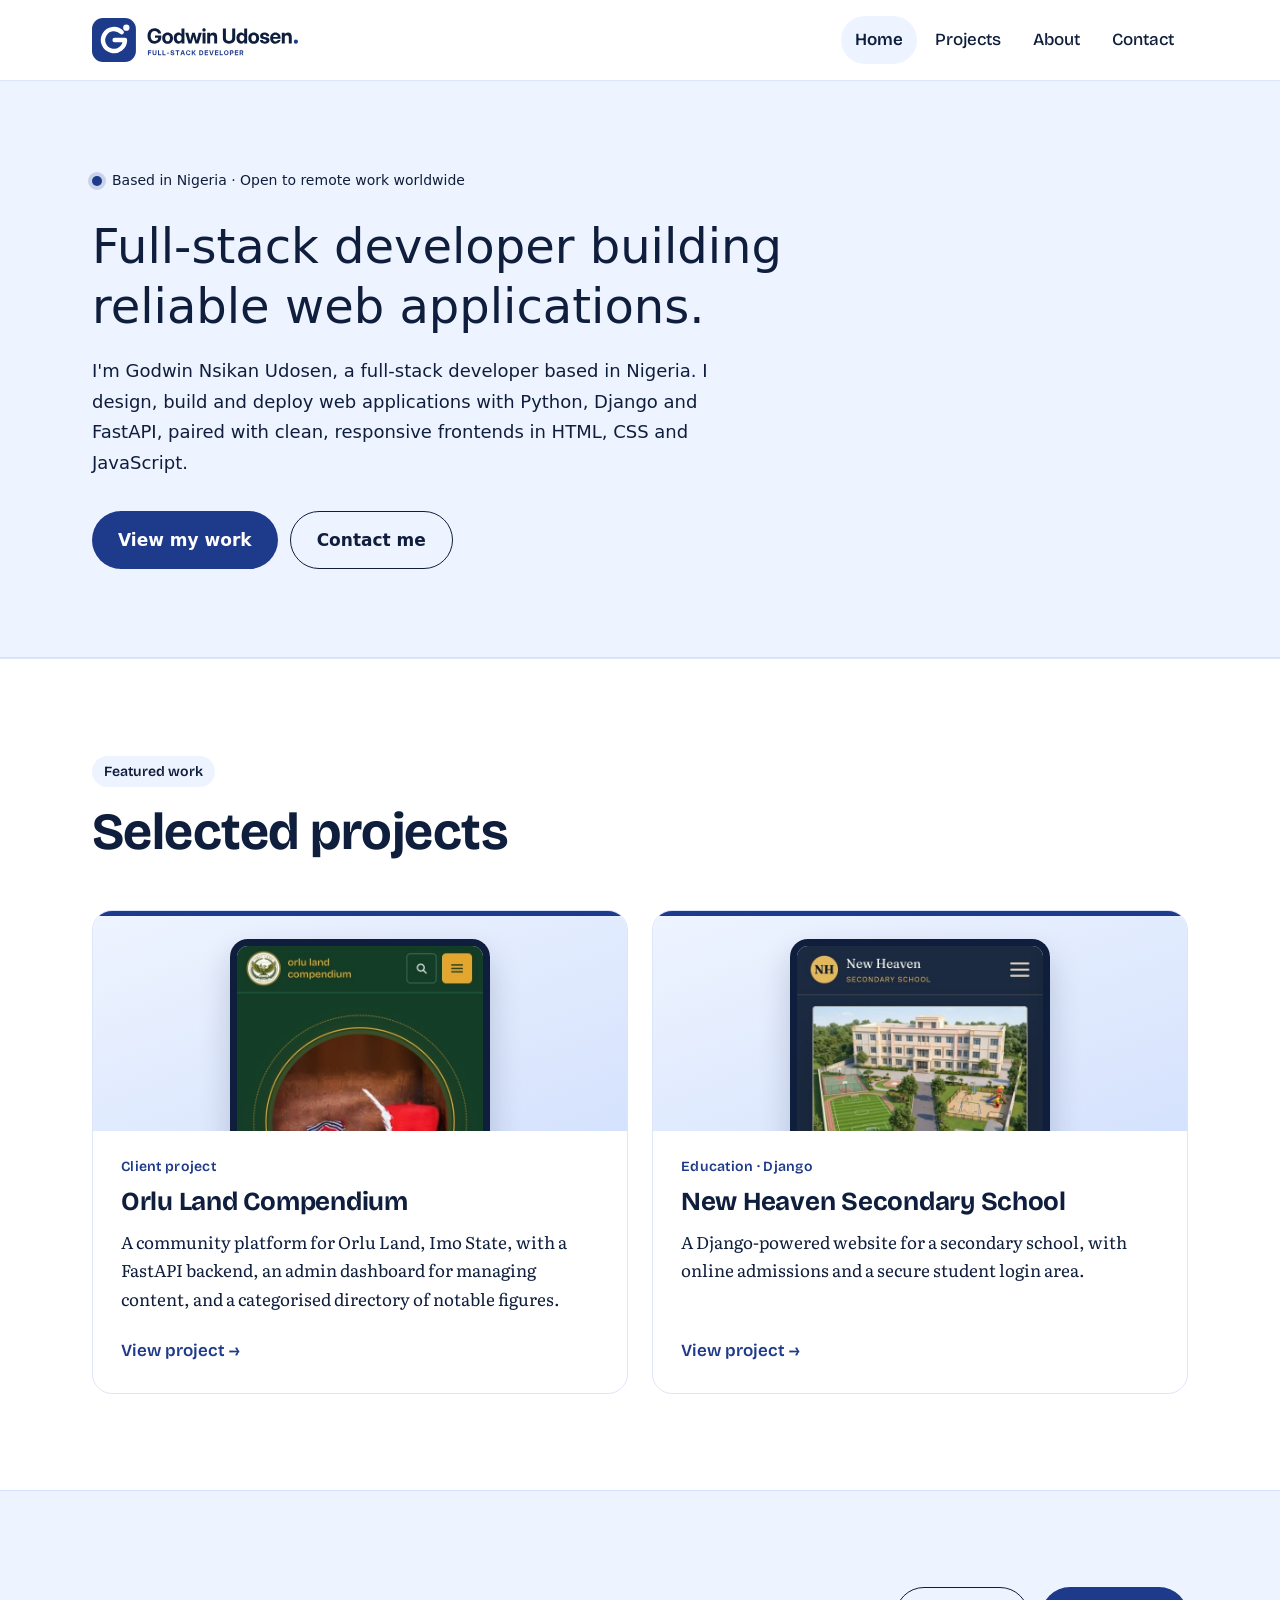
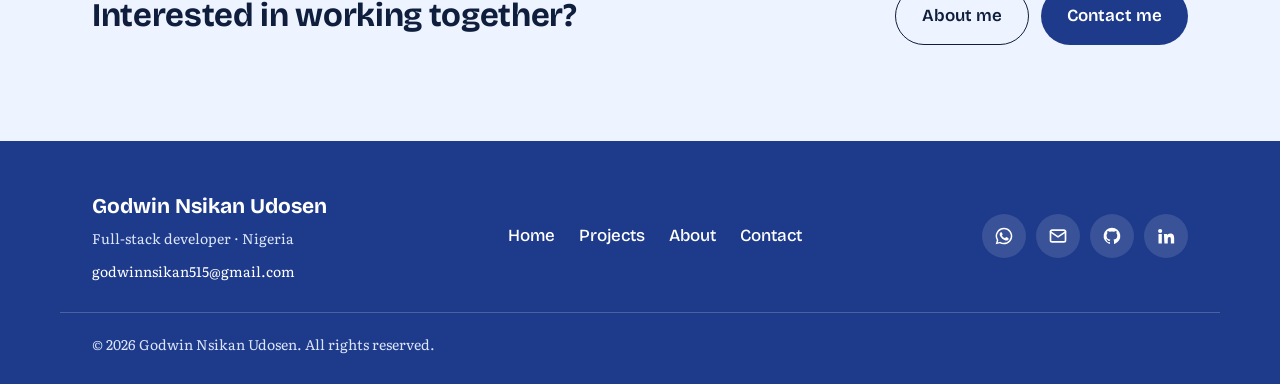
==== commit 281ef5b6: "initial commit" ====
--- a/index.html
+++ b/index.html
@@ -20,7 +20,7 @@
 
   <header class="site-header">
     <nav class="nav container" aria-label="Main">
-      <a class="logo" href="index.html"><img src="images/logo.svg" alt="Godwin Udosen, full-stack developer" width="306" height="64"></a>
+      <a class="logo" href="index.html"><img src="images/logo.svg" alt="Godwin Nsikan, full-stack developer" width="306" height="64"></a>
       <div class="nav-links">
         <a href="index.html" aria-current="page">Home</a>
         <a href="projects.html">Projects</a>
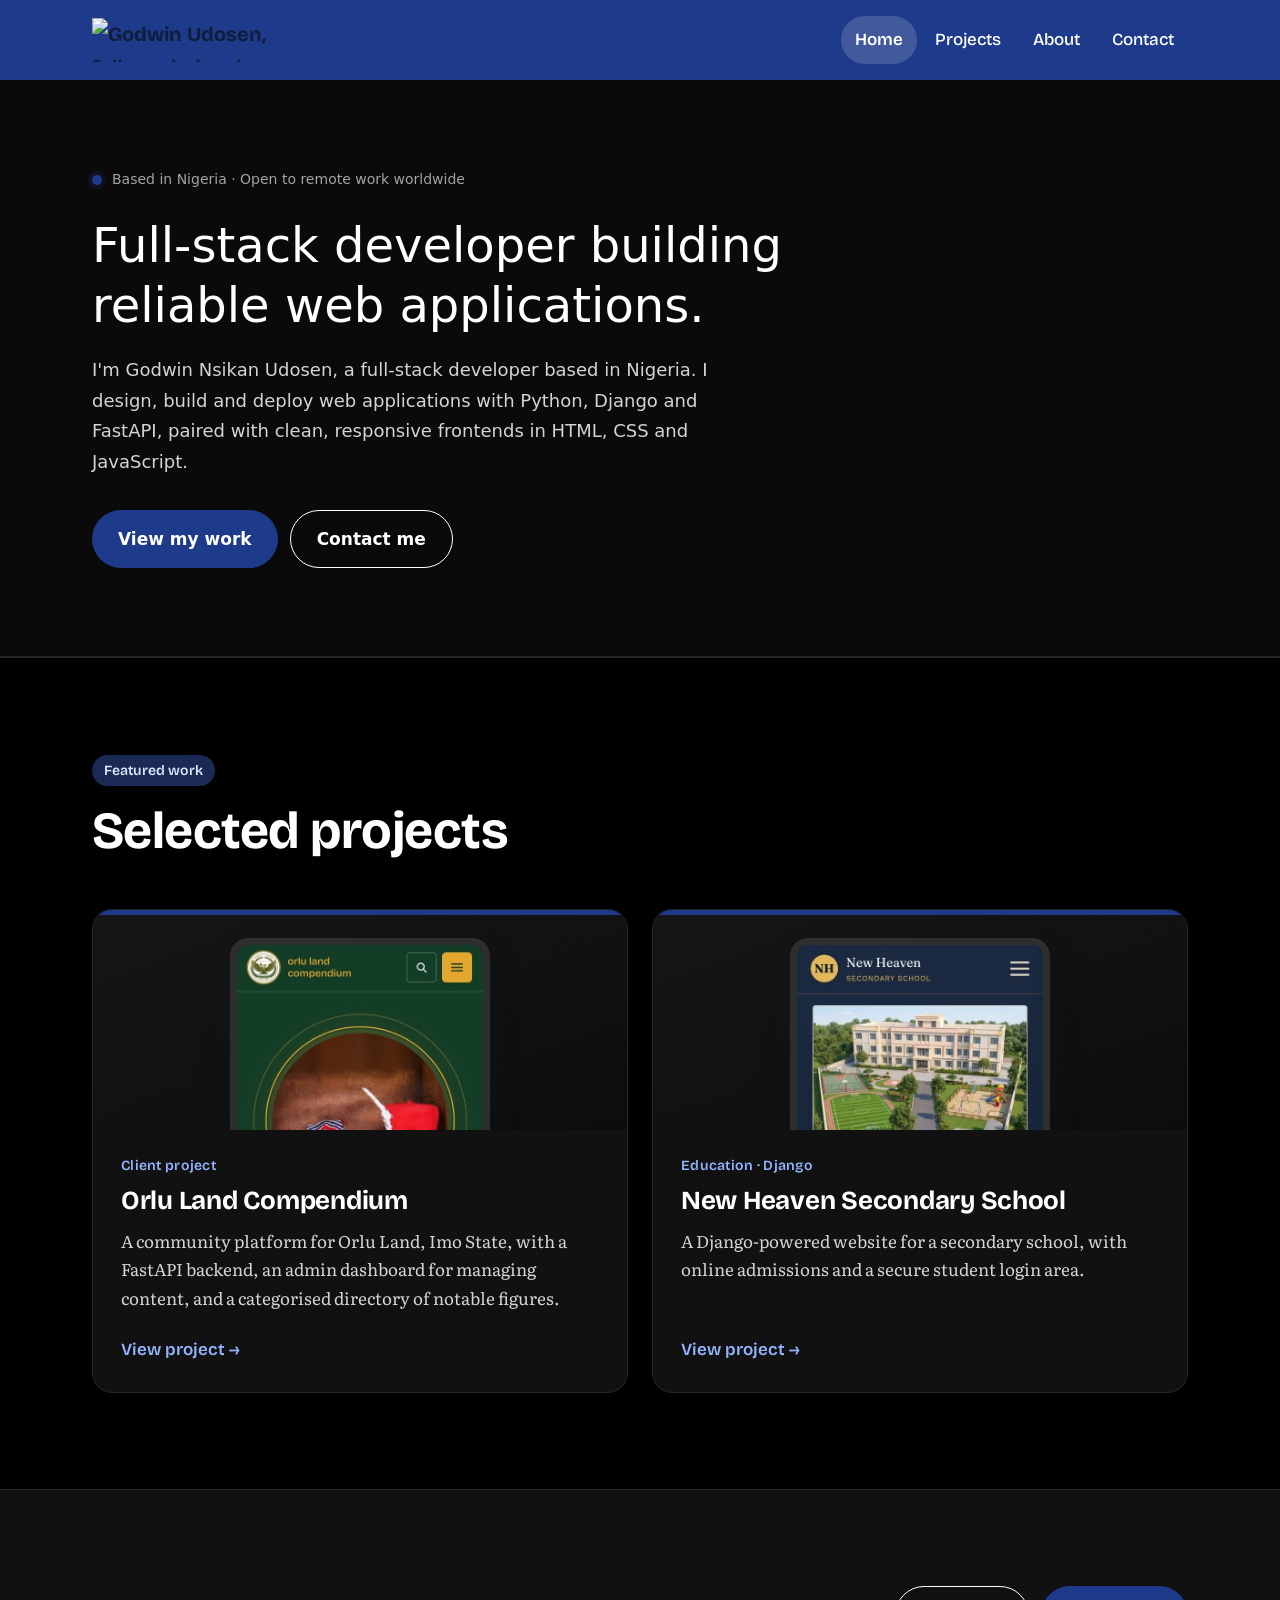
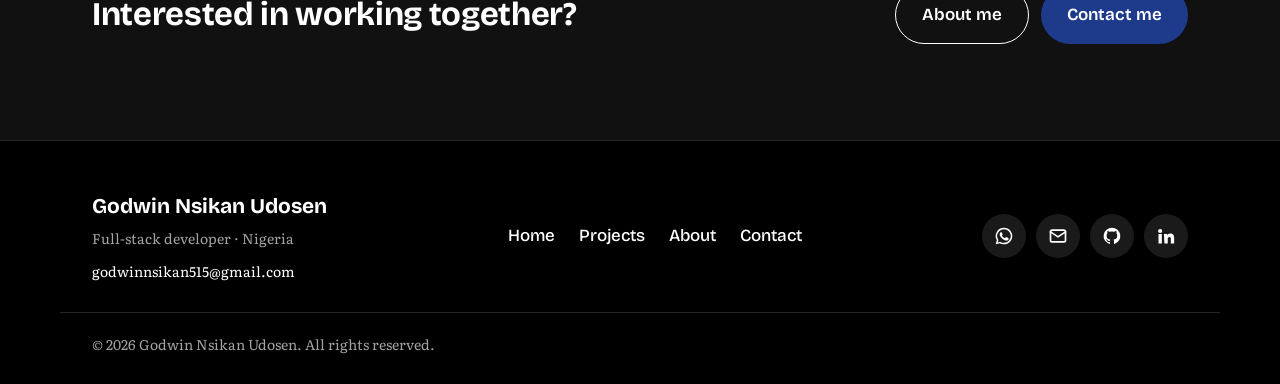
==== commit 2a2998cb: "Add files via upload" ====
--- a/index.html
+++ b/index.html
@@ -20,7 +20,7 @@
 
   <header class="site-header">
     <nav class="nav container" aria-label="Main">
-      <a class="logo" href="index.html"><img src="images/logo.svg" alt="Godwin Nsikan, full-stack developer" width="306" height="64"></a>
+      <a class="logo" href="index.html"><img src="images/logo-header.svg" alt="Godwin Udosen, full-stack developer" width="306" height="64"></a>
       <div class="nav-links">
         <a href="index.html" aria-current="page">Home</a>
         <a href="projects.html">Projects</a>
@@ -37,7 +37,7 @@
   <div class="menu-overlay" data-menu-close hidden></div>
   <aside id="mobile-menu" class="mobile-menu" aria-label="Mobile menu" aria-hidden="true">
     <div class="mobile-menu-top">
-      <img src="images/logo.svg" alt="" width="306" height="64">
+      <img src="images/logo-dark.svg" alt="" width="306" height="64">
       <button class="menu-close" type="button" aria-label="Close menu" data-menu-close>
         <svg viewBox="0 0 24 24" fill="none" stroke="currentColor" stroke-width="2.2" stroke-linecap="round" aria-hidden="true"><path d="M6 6l12 12M18 6L6 18"/></svg>
       </button>
--- a/styles.css
+++ b/styles.css
@@ -543,3 +543,99 @@
   line-height: 1.25;
   letter-spacing: 0;
 }
+
+/* =========================================================
+   DARK THEME: black background
+   ========================================================= */
+body { background: #000000; color: #E5E5E5; }
+h1, h2, h3 { color: #FFFFFF; }
+a { color: #93B4FF; }
+a:hover { color: #C7D7FF; }
+
+/* Header */
+.site-header { background: rgba(0,0,0,.9); border-bottom-color: #262626; }
+.nav-links a:not(.btn) { color: #FFFFFF; }
+.nav-links a:not(.btn):hover,
+.nav-links a[aria-current="page"]:not(.btn) { background: #1A1A1A; color: #FFFFFF; }
+
+/* Bands and sections */
+.hero-band, .page-header-band { background: #0A0A0A; border-bottom-color: #262626; }
+.section.white, .white { background: #0A0A0A; }
+.bordered { border-top-color: #262626; }
+.amber-band { background: #111111; border-top: 1px solid #262626; }
+.amber-band h2, .cta-row h2 { color: #FFFFFF; }
+
+/* Text colours */
+.hero h1, .page-header h1, .about-text h1 { color: #FFFFFF; }
+.lead, .hero .lead, .about-text p:not(.section-label), .project-body > p,
+.card p:not(.project-kind), .intro-desc { color: #D4D4D4; }
+.eyebrow, .hero .eyebrow, .mini-label { color: #A3A3A3; }
+.project-kind, .card p.project-kind { color: #93B4FF; }
+.section-label, .page-header-band .section-label { background: #1A2A55; color: #DCE6FB; }
+
+/* Cards */
+.card, .cards .card, .project, .skill-card, .contact-card {
+  background: #111111; border-color: #262626; color: #E5E5E5;
+}
+.card:hover { border-color: #3B5BDB; color: #E5E5E5; }
+.card h3, .project h3, .project-title, .skill-card h3 { color: #FFFFFF; }
+.card-more { color: #93B4FF; }
+.tags li { background: #1A2A55; color: #DCE6FB; }
+.project-body > ul:not(.tags) li { color: #D4D4D4; }
+.icon-amber, .icon-green, .icon-navy { background: #1A2A55; color: #DCE6FB; }
+
+/* Screenshots / placeholders */
+.media-green, .media-navy { background: linear-gradient(160deg, #161616, #0D0D0D); }
+.project-media::after { background: rgba(59,91,219,.25); }
+.phone { border-color: #2E2E2E; background: #2E2E2E; }
+.card-media img { border-color: #2E2E2E; }
+.placeholder { background: #1A1A1A; color: #A3A3A3; }
+
+/* Buttons */
+.btn-outline { border-color: #FFFFFF; color: #FFFFFF; }
+.btn-outline:hover { background: #FFFFFF; color: #000000; }
+.btn-accent:hover, .btn-dark:hover, .btn-whatsapp:hover { background: #2B4FB8; color: #FFFFFF; }
+.link { background: #1E3A8A; color: #FFFFFF; }
+.link:hover { background: #2B4FB8; color: #FFFFFF; }
+
+/* Contact card */
+.contact-card .email-line { color: #FFFFFF; }
+.contact-card .copy-btn { border-color: #93B4FF; color: #93B4FF; }
+.contact-card .copy-btn:hover { background: #93B4FF; color: #000000; }
+.contact-card .copy-status { color: #93B4FF; }
+
+/* Mobile menu */
+.menu-toggle { background: #111111; border-color: #333333; }
+.menu-toggle span { background: #FFFFFF; }
+.menu-toggle:hover { background: #1A1A1A; }
+.mobile-menu { background: #0A0A0A; }
+.mobile-menu-top, .mobile-menu-bottom { border-color: #262626; }
+.menu-close { background: #1A1A1A; color: #FFFFFF; }
+.mobile-links a:not(.btn) { color: #FFFFFF; }
+.mobile-links a:not(.btn):hover, .mobile-links a[aria-current="page"]:not(.btn) { background: #1A1A1A; color: #FFFFFF; }
+.mobile-menu-bottom p { color: #FFFFFF; }
+.mobile-menu .social-links a { background: #1A1A1A; color: #FFFFFF; }
+.menu-overlay { background: rgba(0,0,0,.6); }
+
+/* Keep the footer at the bottom on short pages */
+body { min-height: 100vh; display: flex; flex-direction: column; }
+body > main { flex: 1 0 auto; }
+
+/* ===== Blue header ===== */
+.site-header { background: #1E3A8A; border-bottom: 0; backdrop-filter: none; }
+.nav-links a:not(.btn) { color: #FFFFFF; }
+.nav-links a:not(.btn):hover,
+.nav-links a[aria-current="page"]:not(.btn) { background: rgba(255,255,255,.16); color: #FFFFFF; }
+.menu-toggle { background: transparent; border-color: rgba(255,255,255,.5); }
+.menu-toggle:hover { background: rgba(255,255,255,.12); }
+.menu-toggle span { background: #FFFFFF; }
+:focus-visible { outline-color: #93B4FF; }
+
+/* ===== Black footer ===== */
+.site-footer { background: #000000; border-top: 1px solid #262626; }
+.footer-top { border-bottom-color: #262626; }
+.footer-role, .site-footer .footer-bottom { color: #A3A3A3; }
+.site-footer .footer-links a:hover { color: #93B4FF; }
+.footer-contact a:hover { color: #93B4FF; }
+.site-footer .social-links a { background: #1A1A1A; color: #FFFFFF; }
+.site-footer .social-links a:hover { background: #1E3A8A; color: #FFFFFF; }
